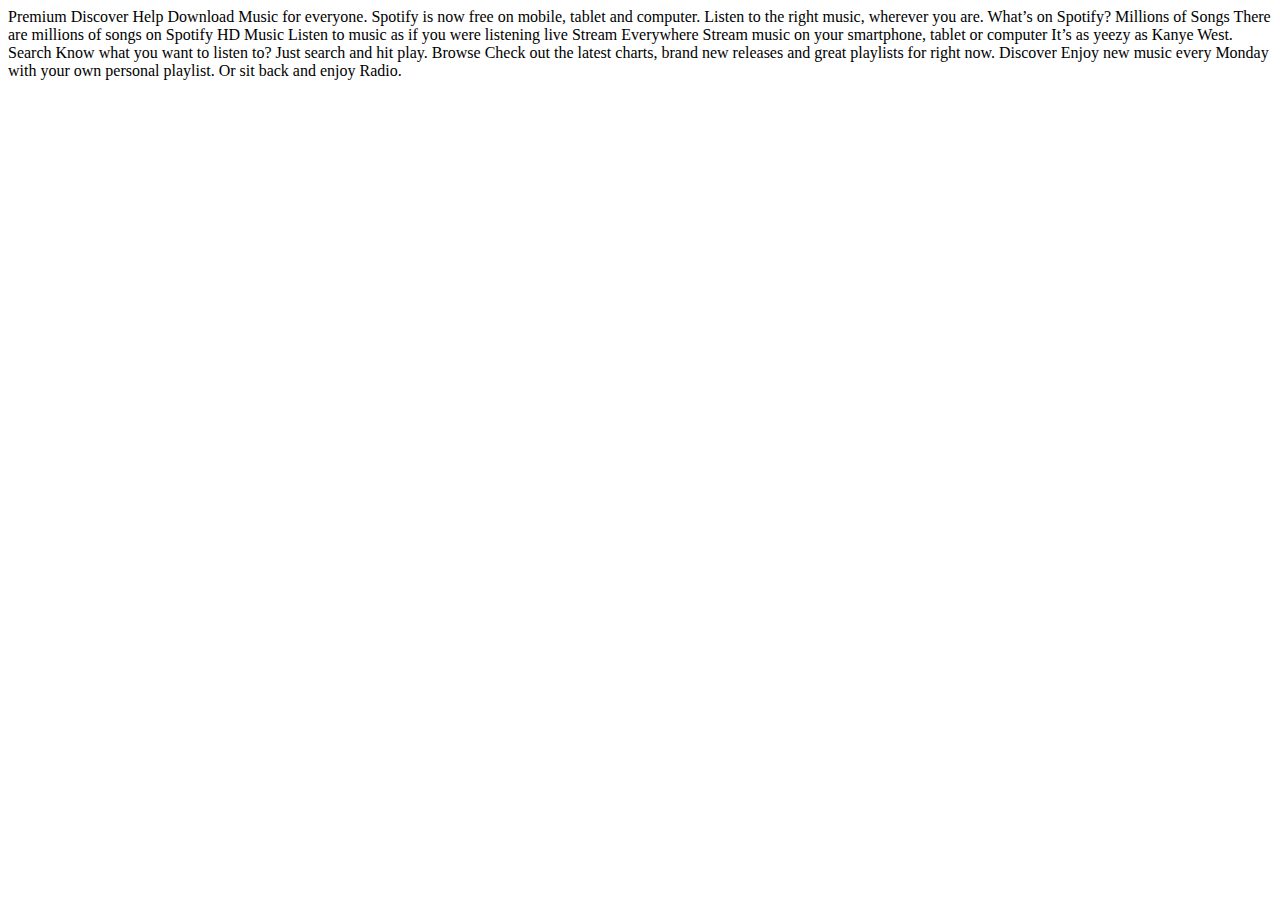
==== lab-css-spotify-clone-master/index.html @ 3797382a "Añadido la carpeta Spotify" ====
<!DOCTYPE html>
<html lang="en">
  <head>
    <meta charset="UTF-8" />
    <meta name="viewport" content="width=device-width, initial-scale=1.0" />
    <meta http-equiv="X-UA-Compatible" content="ie=edge" />
    <title>Spotify Clone</title>
    <!-- don't forget to link your styles -->
  </head>
  <body>
    Premium Discover Help Download Music for everyone. Spotify is now free on mobile, tablet and computer. Listen to the
    right music, wherever you are. What’s on Spotify? Millions of Songs There are millions of songs on Spotify HD Music
    Listen to music as if you were listening live Stream Everywhere Stream music on your smartphone, tablet or computer
    It’s as yeezy as Kanye West. Search Know what you want to listen to? Just search and hit play. Browse Check out the
    latest charts, brand new releases and great playlists for right now. Discover Enjoy new music every Monday with your
    own personal playlist. Or sit back and enjoy Radio.
  </body>
</html>
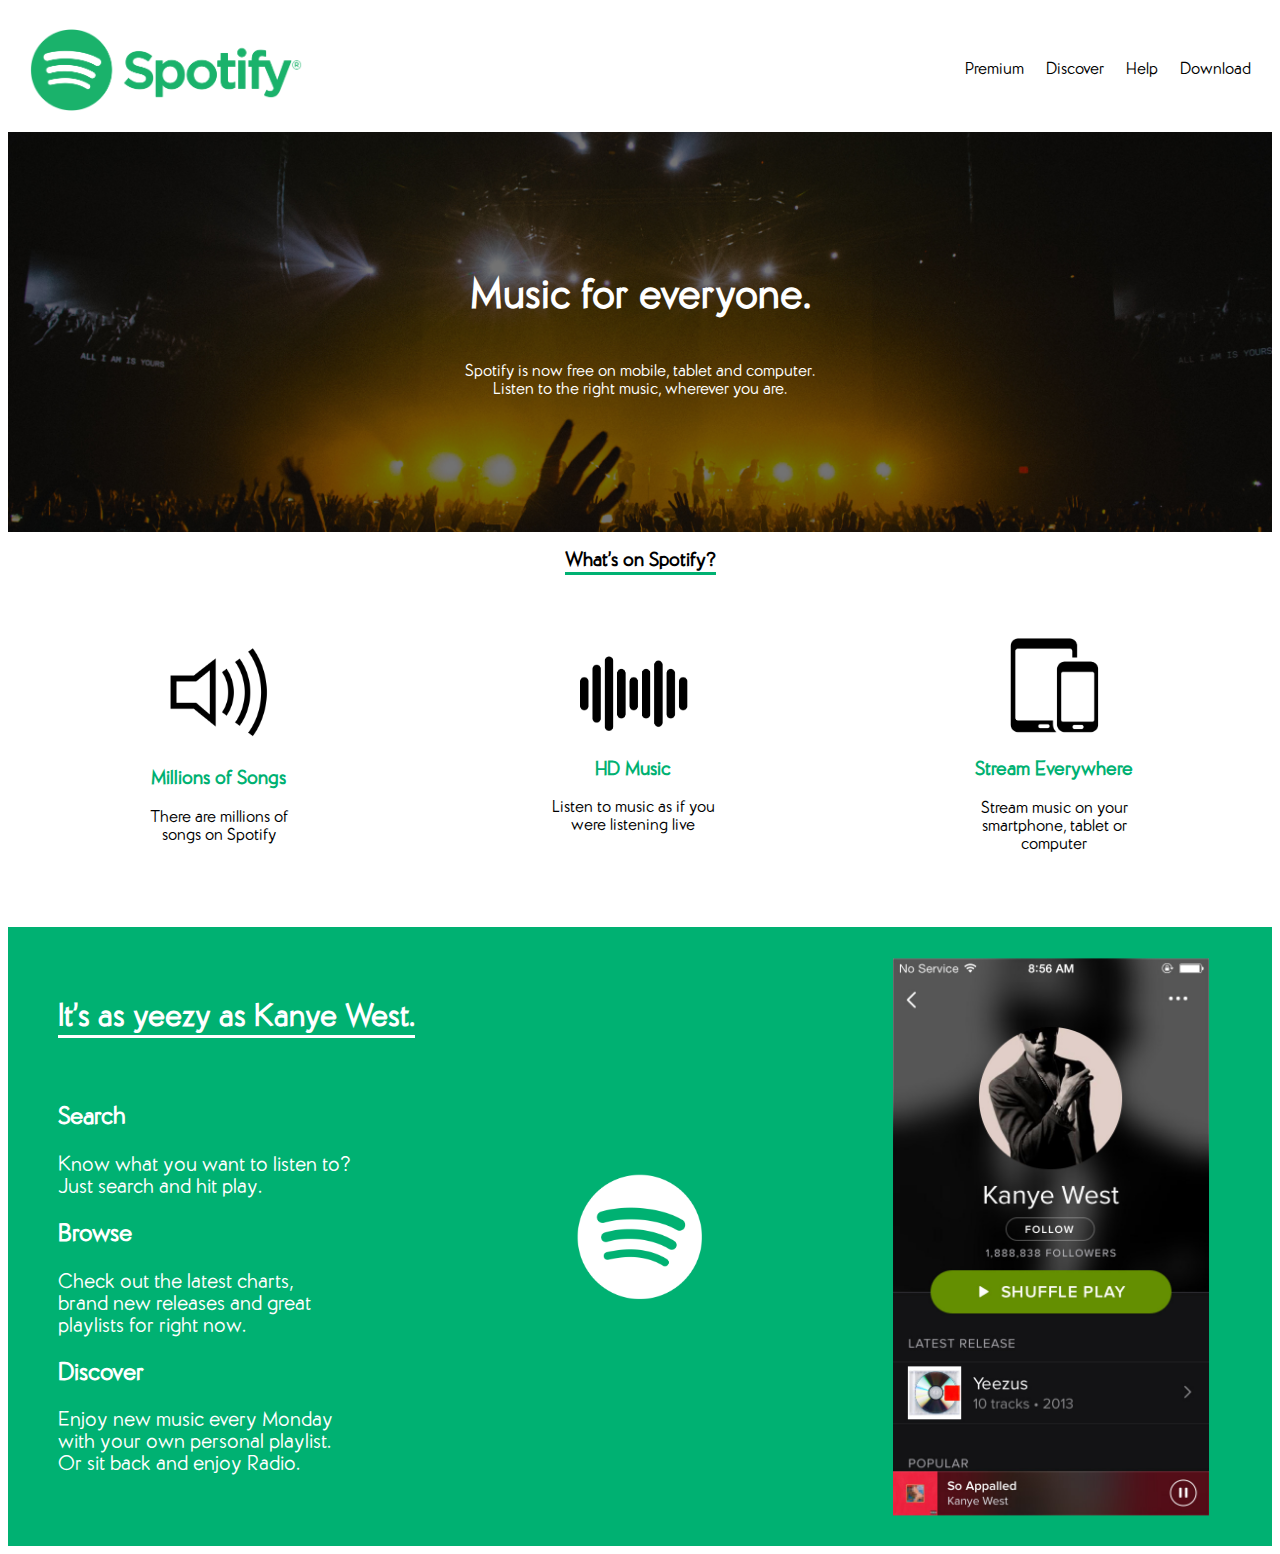
==== commit 3628c3c2: "Ejercicio de Spotify hecho" ====
--- a/lab-css-spotify-clone-master/index.html
+++ b/lab-css-spotify-clone-master/index.html
@@ -5,14 +5,69 @@
     <meta name="viewport" content="width=device-width, initial-scale=1.0" />
     <meta http-equiv="X-UA-Compatible" content="ie=edge" />
     <title>Spotify Clone</title>
-    <!-- don't forget to link your styles -->
+    <link rel="stylesheet" href="styles/style.css" />
   </head>
   <body>
-    Premium Discover Help Download Music for everyone. Spotify is now free on mobile, tablet and computer. Listen to the
-    right music, wherever you are. What’s on Spotify? Millions of Songs There are millions of songs on Spotify HD Music
-    Listen to music as if you were listening live Stream Everywhere Stream music on your smartphone, tablet or computer
-    It’s as yeezy as Kanye West. Search Know what you want to listen to? Just search and hit play. Browse Check out the
-    latest charts, brand new releases and great playlists for right now. Discover Enjoy new music every Monday with your
-    own personal playlist. Or sit back and enjoy Radio.
+    <table cellspacing="20">
+      <tr>
+        <td><img src="images/spotify-logo.png" id="spotify-logo" /></td>
+        <td>Premium</td>
+        <td>Discover</td>
+        <td>Help</td>
+        <td>Download</td>
+      </tr>
+    </table>
+    <div id="background-image">
+      <h1>Music for everyone.</h1>
+      <p>
+        Spotify is now free on mobile, tablet and computer. <br />
+        Listen to the right music, wherever you are.
+      </p>
+    </div>
+    <h3><span class="subrayado">What’s on Spotify?</span></h3>
+    <br />
+    <br />
+    <div id="onSpotify">
+      <table>
+        <tr>
+          <td>
+            <img src="images/music-icon.png" id="music-icon" />
+            <h3>Millions of Songs</h3>
+            <p>There are millions of <br> songs on Spotify</p>
+          </td>
+          <td>
+            <img src="images/high-quality-icon.png" id="high-quality" />
+            <h3>HD Music</h3>
+            <p>Listen to music as if you <br> were listening live</p>
+          </td>
+          <td>
+            <img src="images/devices-icon.png" id="devices" />
+            <h3>Stream Everywhere</h3>
+            <p>Stream music on your <br> smartphone, tablet or <br> computer</p>
+          </td>
+        </tr>
+      </table>
+    </div>
+    <br />
+    <br />
+    <br />
+    <div id="kanye-west">
+      <h2><span class="subrayado">It’s as yeezy as Kanye West.</span></h2>
+      <br />
+      <h3 class="kanye">Search</h3>
+      <p>Know what you want to listen to? <br> Just search and hit play.</p>
+      <h3 class="kanye">Browse</h3>
+      <p>
+        Check out the latest charts, <br> brand new releases and great <br> playlists for
+        right now.
+      </p>
+      <h3 class="kanye">Discover</h3>
+      <p>
+        Enjoy new music every Monday <br> with your own personal playlist. <br> Or sit
+        back and enjoy Radio.
+      </p>
+      <img src="images/spotify-icon-white.png" id="spotify-icon" />
+      <img src="images/spotify-app.jpg" id="spotify-app">
+    </div>
   </body>
 </html>
--- a/lab-css-spotify-clone-master/styles/style.css
+++ b/lab-css-spotify-clone-master/styles/style.css
@@ -0,0 +1,100 @@
+/*
+Colors:
+
+Text: 1A1A1A
+Green: #00B172
+White: #FFF
+
+*/
+@font-face {
+    font-family: 'NicholsonGothic';
+    src: url('NicholsonGothic-Regular.otf') format('opentype');
+    font-weight: normal;
+    font-style: normal;
+  }
+* {
+    font-family: 'NicholsonGothic', sans-serif;
+}
+
+#spotify-logo {
+    width: 30%;
+    float: left;
+}
+
+#background-image {
+    background-image: url(../images/landing.jpg);
+    background-size: cover;
+    background-repeat: no-repeat;
+    background-position: center center;
+    height: 400px;
+    color: white;
+    display: flex;
+    flex-direction: column;
+    justify-content: center;
+    align-items: center;
+    text-align: center;
+}
+
+h1 {
+    font-size: 250%;
+}
+
+h3:not(.kanye) {
+    text-align: center;
+}
+
+.subrayado {
+    border-bottom: 3px solid #00B172;
+}
+
+#onSpotify {
+    display: flex;
+    justify-content: center;
+    align-items: center;
+}
+
+#onSpotify table {
+    text-align: center;
+}
+
+#music-icon, #high-quality, #devices {
+    width: 30%;
+    margin: 0 auto;
+}
+
+img ~ h3 {
+    color: #00B172;
+}
+
+#kanye-west {
+    background-color: #00B172;
+    color: white;
+    padding: 50px;
+    position: relative;
+    font-size: 20px;
+}
+
+h2 > .subrayado {
+    border-bottom: 3px solid white;
+}
+
+#spotify-icon {
+    position: absolute;
+    top: 50%;
+    left: 50%;
+    width: 10%;
+    transform: translate(-50%, -50%);
+}
+
+#spotify-app {
+    position: absolute;
+    top: 50%;
+    right: 5%;
+    width: 25%;
+    height: 90%;
+    transform: translate(0, -50%);
+    -webkit-transform: translate(0, -50%);
+    -moz-transform: translate(0, -50%);
+    -ms-transform: translate(0, -50%);
+    -o-transform: translate(0, -50%);
+}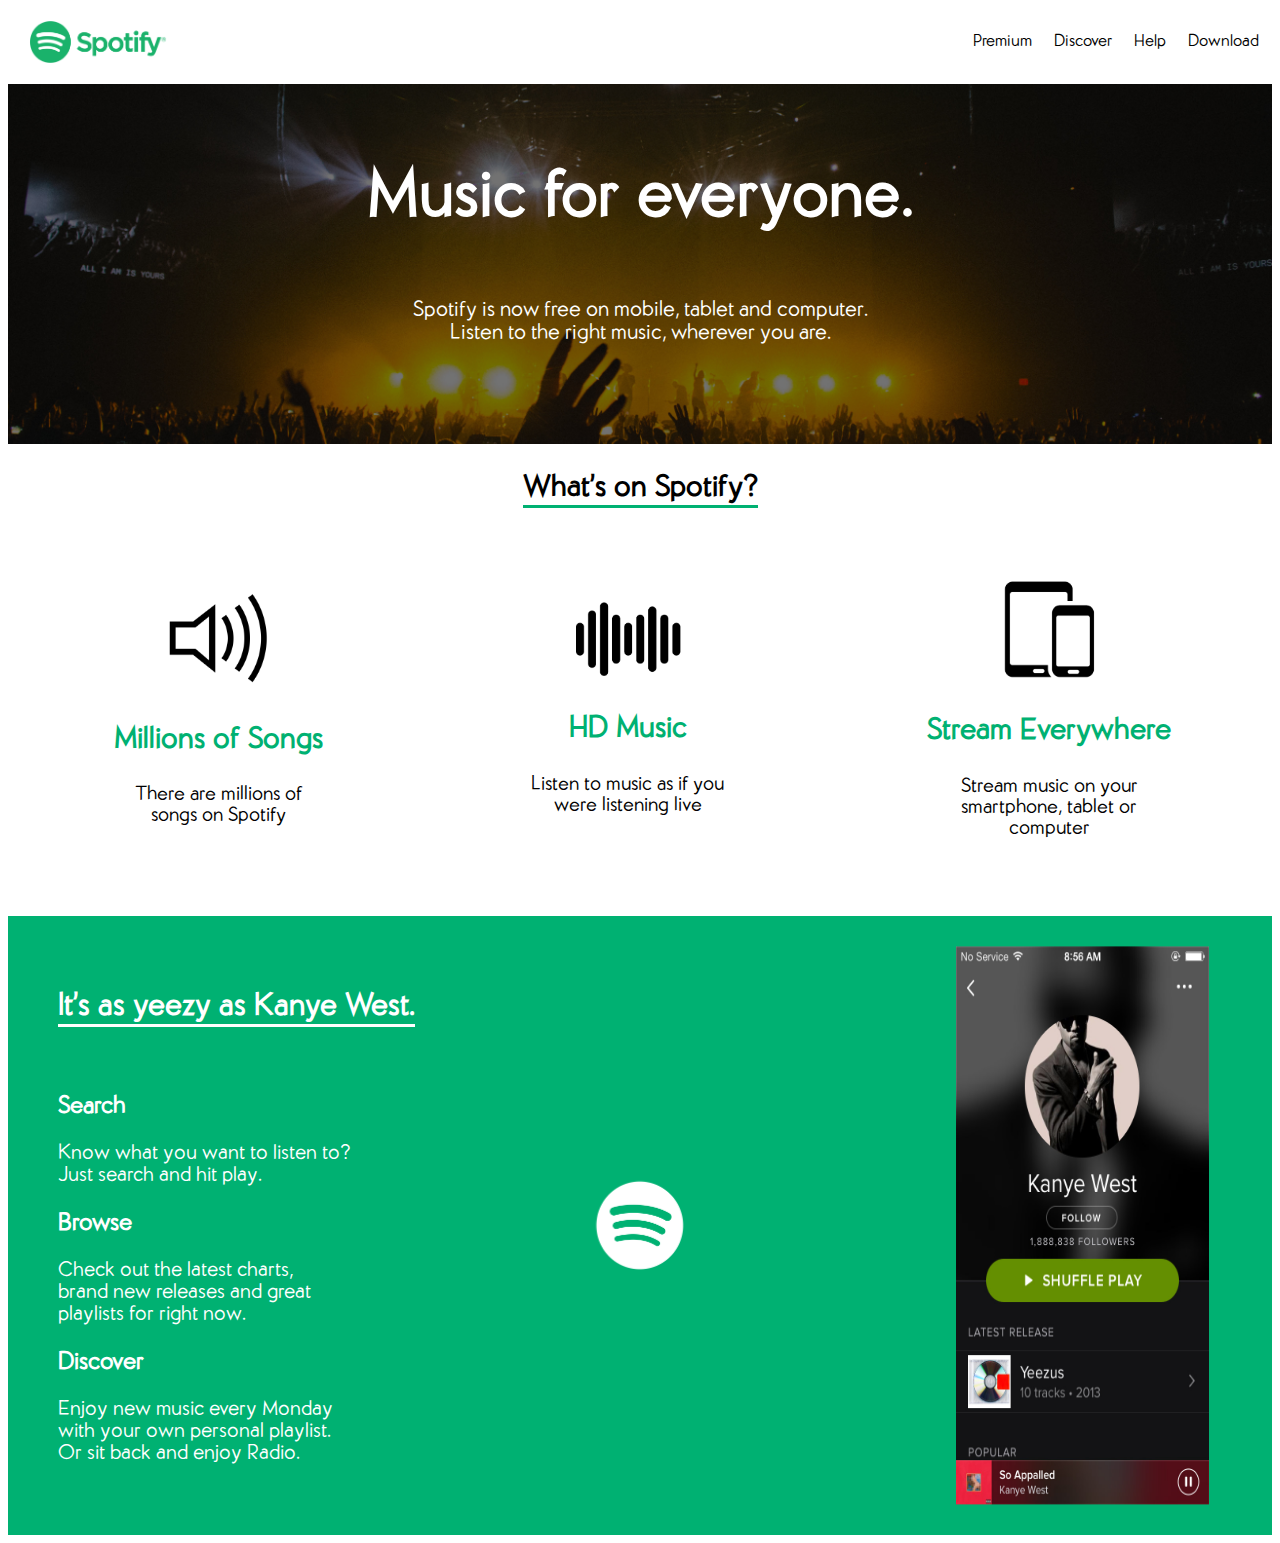
==== commit dd51e7b5: "Hechos algunos ejercicios del PDF y actualizado la página de Spotify" ====
--- a/lab-css-spotify-clone-master/index.html
+++ b/lab-css-spotify-clone-master/index.html
@@ -8,15 +8,19 @@
     <link rel="stylesheet" href="styles/style.css" />
   </head>
   <body>
-    <table cellspacing="20">
-      <tr>
-        <td><img src="images/spotify-logo.png" id="spotify-logo" /></td>
-        <td>Premium</td>
-        <td>Discover</td>
-        <td>Help</td>
-        <td>Download</td>
-      </tr>
-    </table>
+    <div id="nav">
+      <table cellspacing="20">
+        <tr>
+          <td><img src="images/spotify-logo.png" id="spotify-logo" /></td>
+          <td>Premium</td>
+          <td>Discover</td>
+          <td>Help</td>
+          <td>Download</td>
+        </tr>
+      </table>
+    </div>
+    <br>
+    <br>
     <div id="background-image">
       <h1>Music for everyone.</h1>
       <p>
--- a/lab-css-spotify-clone-master/styles/style.css
+++ b/lab-css-spotify-clone-master/styles/style.css
@@ -16,85 +16,192 @@
     font-family: 'NicholsonGothic', sans-serif;
 }
 
-#spotify-logo {
-    width: 30%;
-    float: left;
+@media (min-width: 820px) {
+    #nav {
+        position: fixed;
+        top: 0;
+        background-color: white;
+    }
+
+    #spotify-logo {
+        width: 15%;
+        float: left;
+    }
+    
+    #background-image {
+        background-image: url(../images/landing.jpg);
+        background-size: cover;
+        background-repeat: no-repeat;
+        background-position: center center;
+        height: 400px;
+        color: white;
+        display: flex;
+        flex-direction: column;
+        justify-content: center;
+        align-items: center;
+        text-align: center;
+    }
+    
+    h1 {
+        font-size: 400%;
+    }
+
+    #background-image p {
+        font-size: 130%;
+    }
+    
+    h3:not(.kanye) {
+        text-align: center;
+        font-size: 180%;
+    }
+    
+    .subrayado {
+        border-bottom: 3px solid #00B172;
+    }
+    
+    #onSpotify {
+        display: flex;
+        justify-content: center;
+        align-items: center;
+    }
+    
+    #onSpotify table {
+        text-align: center;
+    }
+    
+    #music-icon, #high-quality, #devices {
+        width: 30%;
+        margin: 0 auto;
+    }
+
+    td p {
+        font-size: 120%;
+    }
+    
+    img ~ h3 {
+        color: #00B172;
+    }
+    
+    #kanye-west {
+        background-color: #00B172;
+        color: white;
+        padding: 50px;
+        position: relative;
+        font-size: 20px;
+    }
+    
+    h2 > .subrayado {
+        border-bottom: 3px solid white;
+    }
+    
+    #spotify-icon {
+        position: absolute;
+        top: 50%;
+        left: 50%;
+        width: 7%;
+        transform: translate(-50%, -50%);
+    }
+    
+    #spotify-app {
+        position: absolute;
+        top: 50%;
+        right: 5%;
+        width: 20%;
+        height: 90%;
+        transform: translate(0, -50%);
+        -webkit-transform: translate(0, -50%);
+        -moz-transform: translate(0, -50%);
+        -ms-transform: translate(0, -50%);
+        -o-transform: translate(0, -50%);
+    }
 }
-
-#background-image {
-    background-image: url(../images/landing.jpg);
-    background-size: cover;
-    background-repeat: no-repeat;
-    background-position: center center;
-    height: 400px;
-    color: white;
-    display: flex;
-    flex-direction: column;
-    justify-content: center;
-    align-items: center;
-    text-align: center;
-}
-
-h1 {
-    font-size: 250%;
-}
-
-h3:not(.kanye) {
-    text-align: center;
-}
-
-.subrayado {
-    border-bottom: 3px solid #00B172;
-}
-
-#onSpotify {
-    display: flex;
-    justify-content: center;
-    align-items: center;
-}
-
-#onSpotify table {
-    text-align: center;
-}
-
-#music-icon, #high-quality, #devices {
-    width: 30%;
-    margin: 0 auto;
-}
-
-img ~ h3 {
-    color: #00B172;
-}
-
-#kanye-west {
-    background-color: #00B172;
-    color: white;
-    padding: 50px;
-    position: relative;
-    font-size: 20px;
-}
-
-h2 > .subrayado {
-    border-bottom: 3px solid white;
-}
-
-#spotify-icon {
-    position: absolute;
-    top: 50%;
-    left: 50%;
-    width: 10%;
-    transform: translate(-50%, -50%);
-}
-
-#spotify-app {
-    position: absolute;
-    top: 50%;
-    right: 5%;
-    width: 25%;
-    height: 90%;
-    transform: translate(0, -50%);
-    -webkit-transform: translate(0, -50%);
-    -moz-transform: translate(0, -50%);
-    -ms-transform: translate(0, -50%);
-    -o-transform: translate(0, -50%);
+@media (max-width: 819px) {
+    #nav {
+        position: fixed;
+        top: 0;
+        background-color: white;
+    }
+    
+    #spotify-logo {
+        width: 30%;
+        float: left;
+    }
+
+    #background-image {
+        background-image: url(../images/landing.jpg);
+        background-size: cover;
+        background-repeat: no-repeat;
+        background-position: center center;
+        height: 400px;
+        color: white;
+        display: flex;
+        flex-direction: column;
+        justify-content: center;
+        align-items: center;
+        text-align: center;
+    }
+
+    h1 {
+        font-size: 250%;
+    }
+    
+    h3:not(.kanye) {
+        text-align: center;
+    }
+    
+    .subrayado {
+        border-bottom: 3px solid #00B172;
+    }
+
+    #onSpotify {
+        display: flex;
+        justify-content: center;
+        align-items: center;
+    }
+    
+    #onSpotify table {
+        text-align: center;
+    }
+    
+    #music-icon, #high-quality, #devices {
+        width: 30%;
+        margin: 0 auto;
+    }
+
+    img ~ h3 {
+        color: #00B172;
+    }
+    
+    #kanye-west {
+        background-color: #00B172;
+        color: white;
+        padding: 50px;
+        position: relative;
+        font-size: 15px;
+    }
+    
+    h2 > .subrayado {
+        border-bottom: 3px solid white;
+    }
+
+    #spotify-icon {
+        position: absolute;
+        top: 50%;
+        left: 50%;
+        width: 10%;
+        transform: translate(-50%, -50%);
+    }
+    
+    #spotify-app {
+        position: absolute;
+        top: 50%;
+        right: 5%;
+        width: 25%;
+        height: 70%;
+        transform: translate(0, -50%);
+        -webkit-transform: translate(0, -50%);
+        -moz-transform: translate(0, -50%);
+        -ms-transform: translate(0, -50%);
+        -o-transform: translate(0, -50%);
+    }
 }